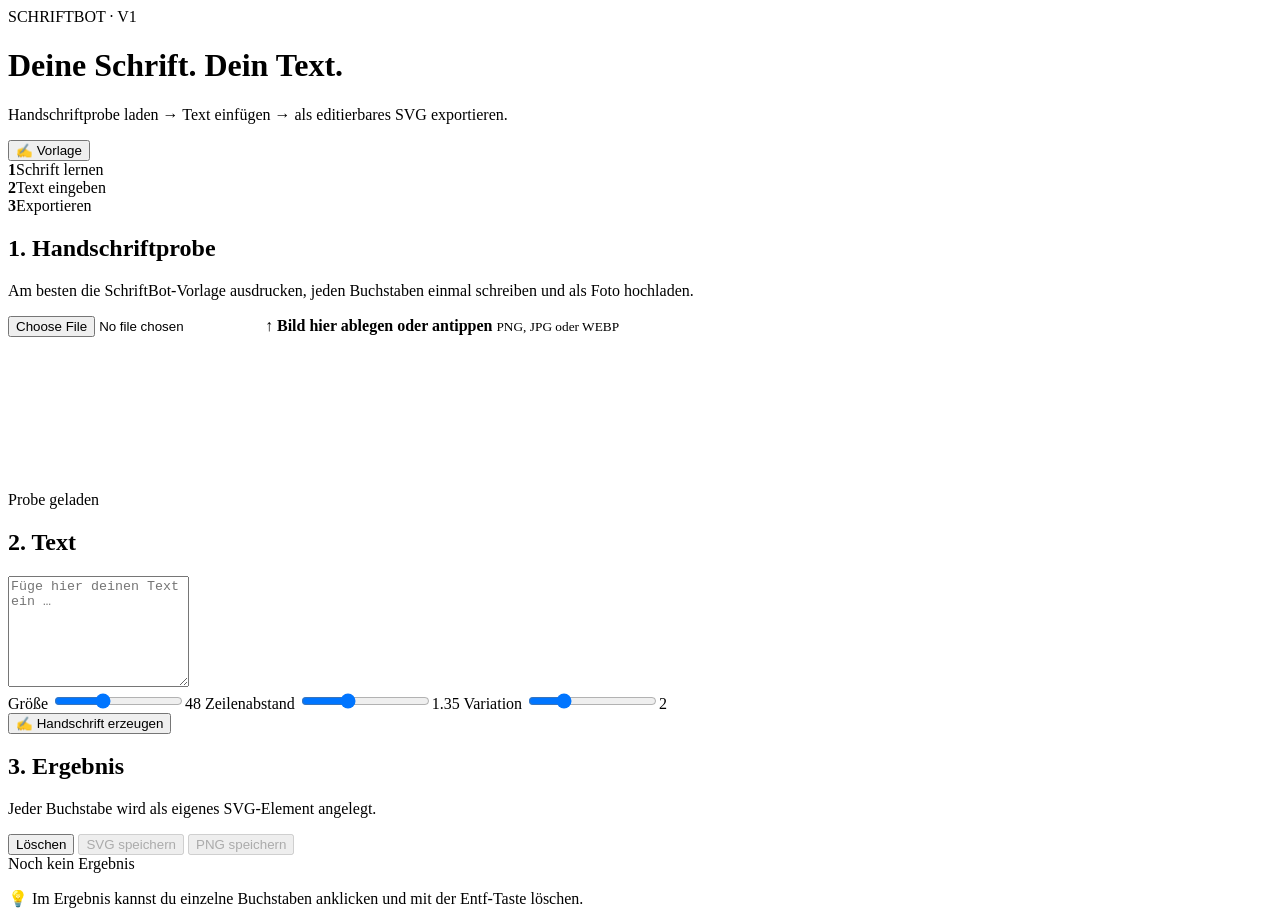
==== index.html @ 575d9386 "Create SchriftBot MVP interface" ====
<!doctype html>
<html lang="de">
<head>
  <meta charset="utf-8">
  <meta name="viewport" content="width=device-width,initial-scale=1">
  <meta name="theme-color" content="#111827">
  <title>SchriftBot</title>
  <link rel="stylesheet" href="style.css">
</head>
<body>
  <main class="app">
    <header>
      <div>
        <span class="eyebrow">SCHRIFTBOT · V1</span>
        <h1>Deine Schrift. Dein Text.</h1>
        <p>Handschriftprobe laden → Text einfügen → als editierbares SVG exportieren.</p>
      </div>
      <button id="downloadTemplate" class="ghost">✍️ Vorlage</button>
    </header>

    <section class="steps">
      <div class="step active"><b>1</b><span>Schrift lernen</span></div>
      <div class="step"><b>2</b><span>Text eingeben</span></div>
      <div class="step"><b>3</b><span>Exportieren</span></div>
    </section>

    <section class="card">
      <h2>1. Handschriftprobe</h2>
      <p class="muted">Am besten die SchriftBot-Vorlage ausdrucken, jeden Buchstaben einmal schreiben und als Foto hochladen.</p>
      <label class="upload" id="dropZone">
        <input id="sampleInput" type="file" accept="image/*">
        <span class="upload-icon">↑</span>
        <strong>Bild hier ablegen oder antippen</strong>
        <small>PNG, JPG oder WEBP</small>
      </label>
      <div class="preview-wrap hidden" id="previewWrap">
        <canvas id="sampleCanvas"></canvas>
        <div class="sample-status" id="sampleStatus">Probe geladen</div>
      </div>
    </section>

    <section class="card">
      <h2>2. Text</h2>
      <textarea id="textInput" rows="7" placeholder="Füge hier deinen Text ein …"></textarea>
      <div class="controls">
        <label>Größe <input id="size" type="range" min="24" max="90" value="48"><output id="sizeOut">48</output></label>
        <label>Zeilenabstand <input id="lineHeight" type="range" min="1" max="2" step="0.05" value="1.35"><output id="lineOut">1.35</output></label>
        <label>Variation <input id="variation" type="range" min="0" max="8" step="0.5" value="2"><output id="varOut">2</output></label>
      </div>
      <button id="generate" class="primary">✍️ Handschrift erzeugen</button>
    </section>

    <section class="card">
      <div class="result-head">
        <div><h2>3. Ergebnis</h2><p class="muted">Jeder Buchstabe wird als eigenes SVG-Element angelegt.</p></div>
        <div class="actions">
          <button id="clearResult" class="ghost">Löschen</button>
          <button id="downloadSvg" class="primary" disabled>SVG speichern</button>
          <button id="downloadPng" class="ghost" disabled>PNG speichern</button>
        </div>
      </div>
      <div id="paper" class="paper empty"><span>Noch kein Ergebnis</span></div>
      <p class="hint">💡 Im Ergebnis kannst du einzelne Buchstaben anklicken und mit der Entf-Taste löschen.</p>
    </section>
  </main>
  <script src="app.js"></script>
</body>
</html>
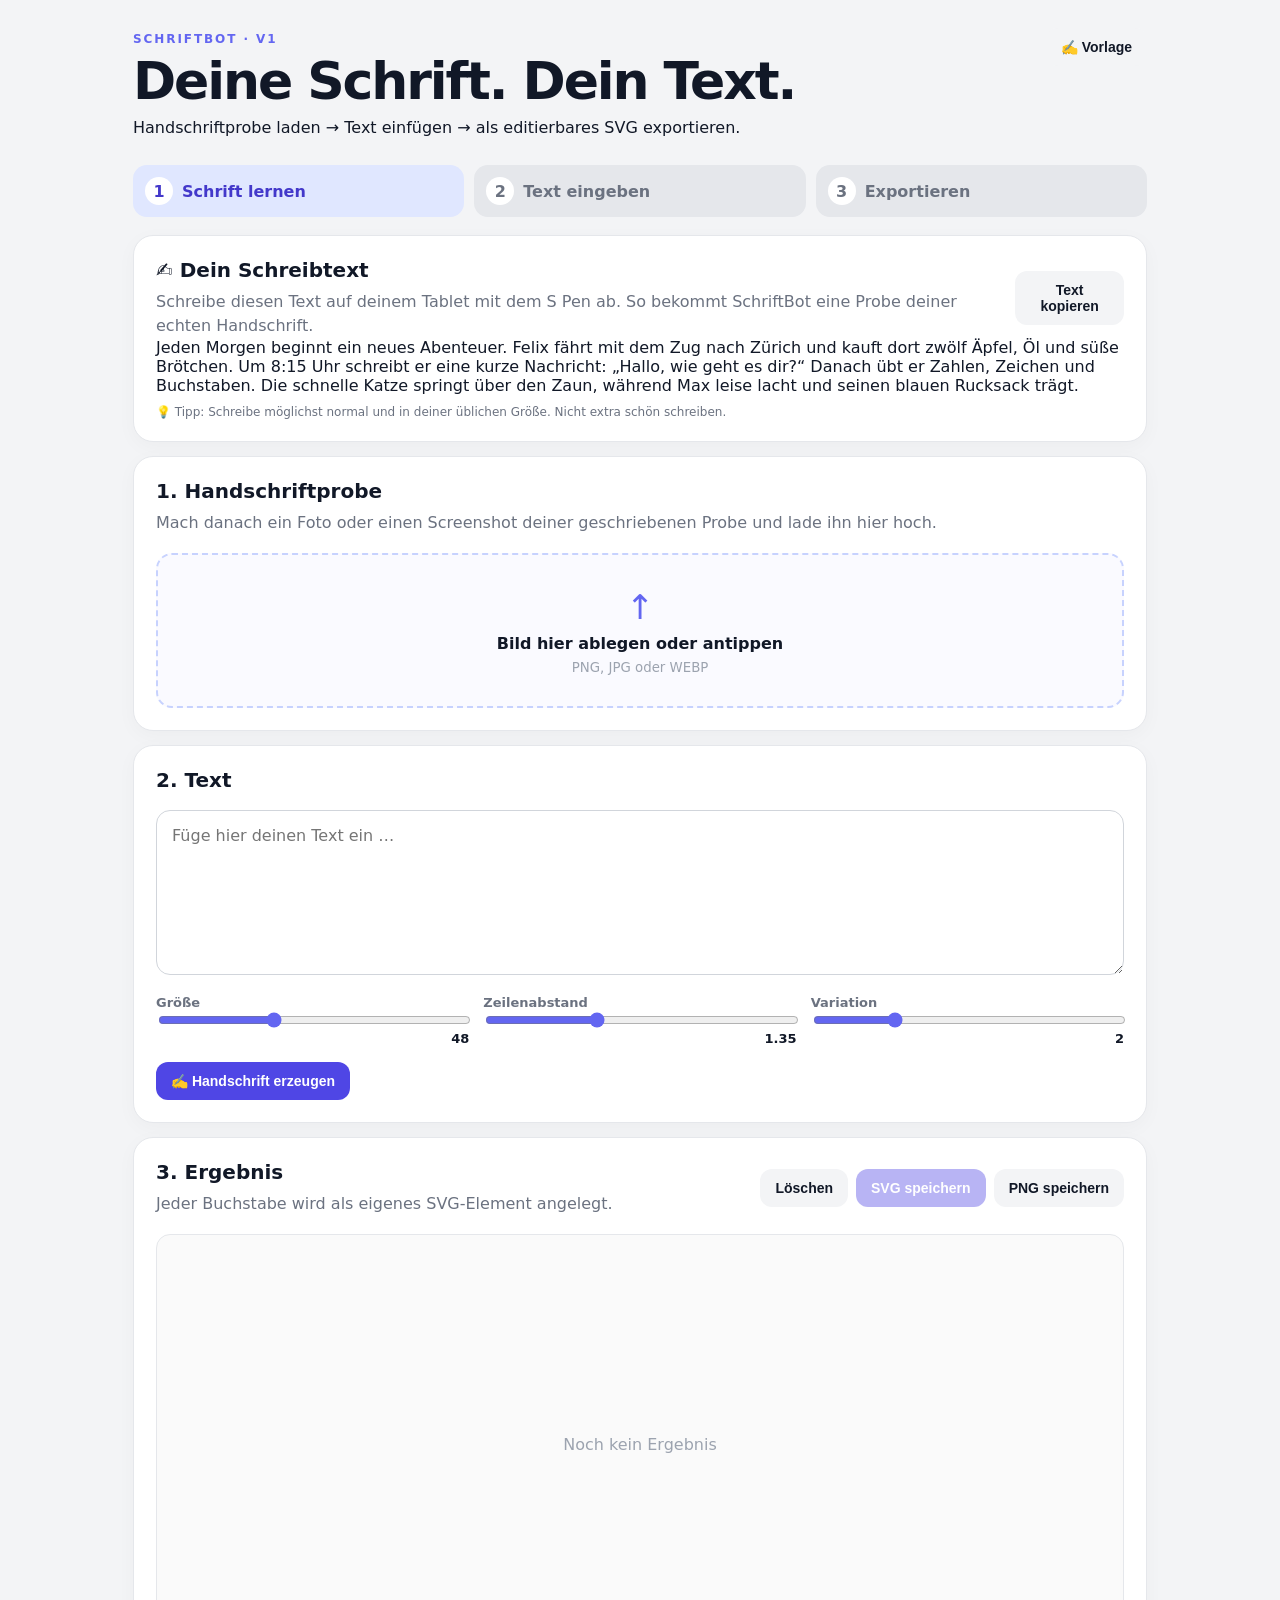
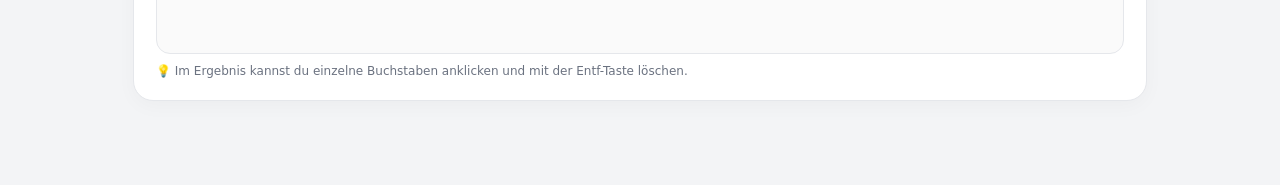
==== commit f30adffe: "V1.1: Schreibtext für Tablet-Handschriftprobe hinzufügen" ====
--- a/index.html
+++ b/index.html
@@ -24,9 +24,21 @@
       <div class="step"><b>3</b><span>Exportieren</span></div>
     </section>
 
+    <section class="card sample-task">
+      <div class="result-head">
+        <div>
+          <h2>✍️ Dein Schreibtext</h2>
+          <p class="muted">Schreibe diesen Text auf deinem Tablet mit dem S Pen ab. So bekommt SchriftBot eine Probe deiner echten Handschrift.</p>
+        </div>
+        <button id="copySample" class="ghost">Text kopieren</button>
+      </div>
+      <div class="sample-text" id="sampleText">Jeden Morgen beginnt ein neues Abenteuer. Felix fährt mit dem Zug nach Zürich und kauft dort zwölf Äpfel, Öl und süße Brötchen. Um 8:15 Uhr schreibt er eine kurze Nachricht: „Hallo, wie geht es dir?“ Danach übt er Zahlen, Zeichen und Buchstaben. Die schnelle Katze springt über den Zaun, während Max leise lacht und seinen blauen Rucksack trägt.</div>
+      <p class="hint">💡 Tipp: Schreibe möglichst normal und in deiner üblichen Größe. Nicht extra schön schreiben.</p>
+    </section>
+
     <section class="card">
       <h2>1. Handschriftprobe</h2>
-      <p class="muted">Am besten die SchriftBot-Vorlage ausdrucken, jeden Buchstaben einmal schreiben und als Foto hochladen.</p>
+      <p class="muted">Mach danach ein Foto oder einen Screenshot deiner geschriebenen Probe und lade ihn hier hoch.</p>
       <label class="upload" id="dropZone">
         <input id="sampleInput" type="file" accept="image/*">
         <span class="upload-icon">↑</span>
--- a/style.css
+++ b/style.css
@@ -0,0 +1 @@
+*{box-sizing:border-box}body{margin:0;background:#f3f4f6;color:#111827;font-family:Inter,system-ui,-apple-system,BlinkMacSystemFont,"Segoe UI",sans-serif}.app{max-width:1050px;margin:auto;padding:28px 18px 70px}header{display:flex;justify-content:space-between;gap:20px;align-items:flex-start;margin-bottom:28px}.eyebrow{font-size:12px;font-weight:800;letter-spacing:.16em;color:#6366f1}h1{font-size:clamp(30px,6vw,52px);line-height:1.02;margin:8px 0 10px;letter-spacing:-.04em}h2{margin:0 0 8px;font-size:20px}p{margin:0}.muted{color:#6b7280;line-height:1.5}.steps{display:grid;grid-template-columns:repeat(3,1fr);gap:10px;margin-bottom:18px}.step{background:#e5e7eb;border-radius:14px;padding:12px;display:flex;gap:9px;align-items:center;color:#6b7280;font-weight:700}.step b{width:28px;height:28px;border-radius:50%;display:grid;place-items:center;background:#fff}.step.active{background:#e0e7ff;color:#4338ca}.card{background:#fff;border:1px solid #e5e7eb;border-radius:20px;padding:22px;margin:14px 0;box-shadow:0 5px 20px #00000008}.upload{min-height:155px;border:2px dashed #c7d2fe;border-radius:16px;margin-top:18px;display:flex;flex-direction:column;justify-content:center;align-items:center;gap:7px;cursor:pointer;background:#fafaff}.upload:hover{background:#f5f3ff}.upload input{display:none}.upload-icon{font-size:34px;color:#6366f1}.upload small{color:#9ca3af}.preview-wrap{margin-top:15px;position:relative}.preview-wrap canvas{width:100%;max-height:300px;object-fit:contain;border-radius:12px;background:#f9fafb}.sample-status{position:absolute;right:10px;top:10px;background:#111827;color:white;border-radius:999px;padding:6px 10px;font-size:12px}.hidden{display:none}textarea{width:100%;resize:vertical;border:1px solid #d1d5db;border-radius:14px;padding:15px;font:inherit;font-size:16px;outline:none;margin-top:10px}textarea:focus{border-color:#6366f1;box-shadow:0 0 0 3px #6366f122}.controls{display:grid;grid-template-columns:repeat(3,1fr);gap:14px;margin:16px 0}.controls label{font-size:13px;color:#6b7280;font-weight:700}.controls input{width:100%;accent-color:#6366f1}.controls output{float:right;color:#111827}.primary,.ghost{border:0;border-radius:12px;padding:11px 15px;font-weight:800;cursor:pointer;font-size:14px}.primary{background:#4f46e5;color:#fff}.primary:disabled{opacity:.4;cursor:not-allowed}.ghost{background:#f3f4f6;color:#111827}.primary:hover{background:#4338ca}.result-head{display:flex;justify-content:space-between;gap:15px;align-items:center}.actions{display:flex;gap:8px;flex-wrap:wrap}.paper{margin-top:18px;min-height:420px;border:1px solid #e5e7eb;border-radius:14px;background:repeating-linear-gradient(#fff,#fff 47px,#e5e7eb 48px);padding:28px;overflow:auto}.paper.empty{display:grid;place-items:center;color:#9ca3af;background:#fafafa}.paper svg{display:block;background:white;max-width:none}.hint{font-size:12px;color:#6b7280;margin-top:10px}@media(max-width:700px){header,.result-head{flex-direction:column}.steps{grid-template-columns:1fr}.controls{grid-template-columns:1fr}.actions{width:100%}.actions button{flex:1}.app{padding:20px 12px 50px}.card{padding:17px}}
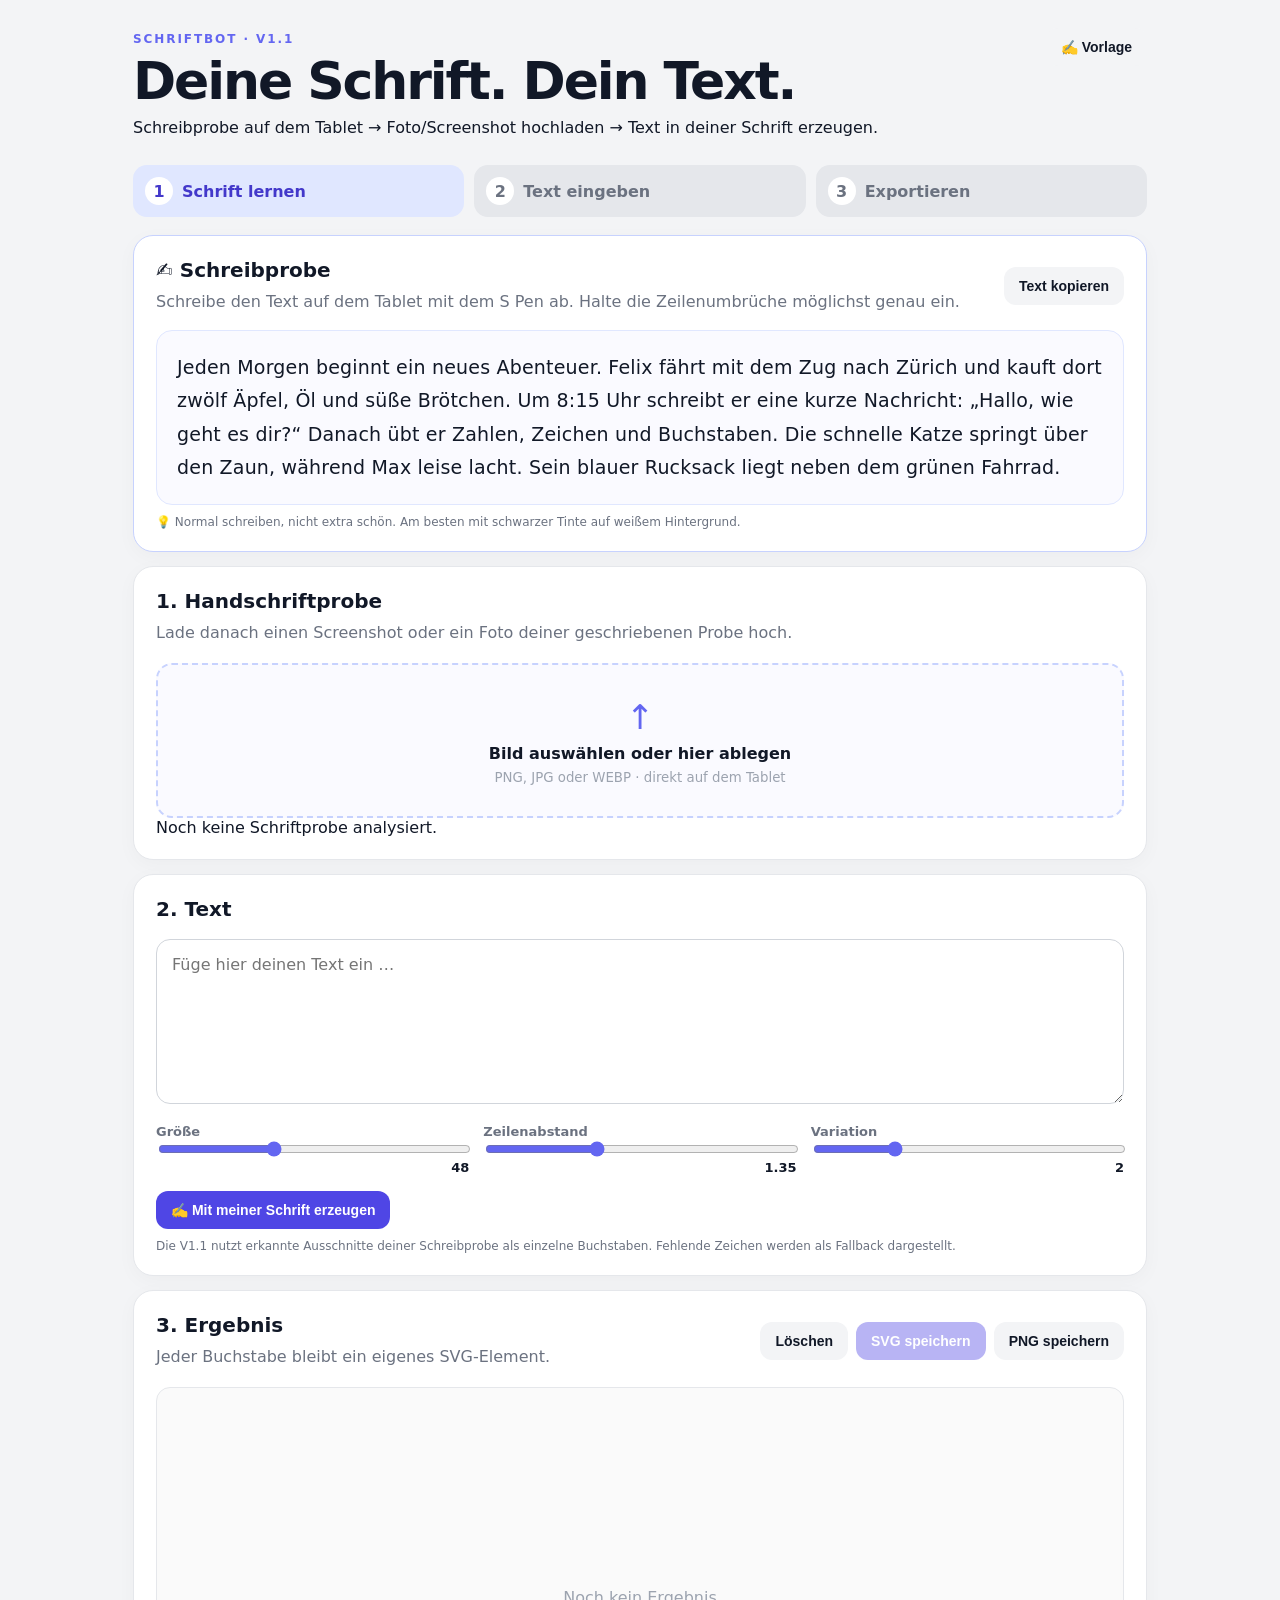
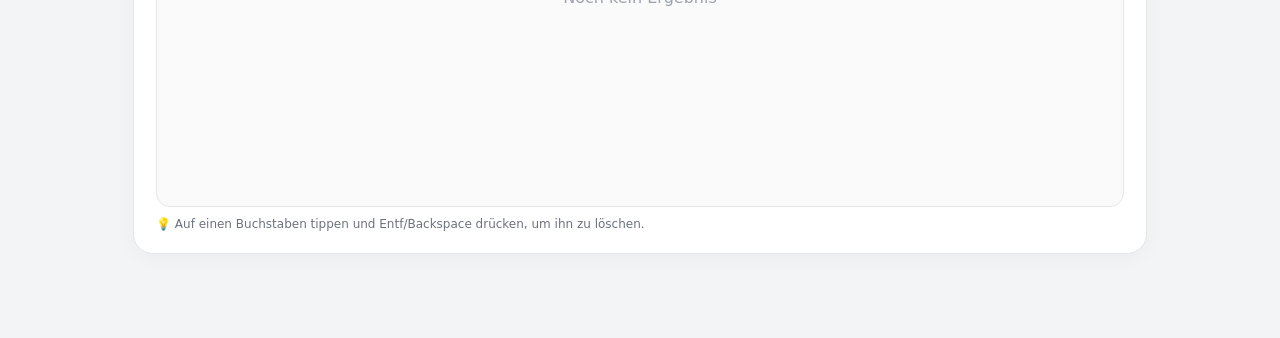
==== commit 2b8c012f: "Update Schreibprobe für Tablet und Handschriftanalyse" ====
--- a/index.html
+++ b/index.html
@@ -2,7 +2,7 @@
 <html lang="de">
 <head>
   <meta charset="utf-8">
-  <meta name="viewport" content="width=device-width,initial-scale=1">
+  <meta name="viewport" content="width=device-width,initial-scale=1,viewport-fit=cover">
   <meta name="theme-color" content="#111827">
   <title>SchriftBot</title>
   <link rel="stylesheet" href="style.css">
@@ -11,9 +11,9 @@
   <main class="app">
     <header>
       <div>
-        <span class="eyebrow">SCHRIFTBOT · V1</span>
+        <span class="eyebrow">SCHRIFTBOT · V1.1</span>
         <h1>Deine Schrift. Dein Text.</h1>
-        <p>Handschriftprobe laden → Text einfügen → als editierbares SVG exportieren.</p>
+        <p>Schreibprobe auf dem Tablet → Foto/Screenshot hochladen → Text in deiner Schrift erzeugen.</p>
       </div>
       <button id="downloadTemplate" class="ghost">✍️ Vorlage</button>
     </header>
@@ -27,27 +27,35 @@
     <section class="card sample-task">
       <div class="result-head">
         <div>
-          <h2>✍️ Dein Schreibtext</h2>
-          <p class="muted">Schreibe diesen Text auf deinem Tablet mit dem S Pen ab. So bekommt SchriftBot eine Probe deiner echten Handschrift.</p>
+          <h2>✍️ Schreibprobe</h2>
+          <p class="muted">Schreibe den Text auf dem Tablet mit dem S Pen ab. Halte die Zeilenumbrüche möglichst genau ein.</p>
         </div>
         <button id="copySample" class="ghost">Text kopieren</button>
       </div>
-      <div class="sample-text" id="sampleText">Jeden Morgen beginnt ein neues Abenteuer. Felix fährt mit dem Zug nach Zürich und kauft dort zwölf Äpfel, Öl und süße Brötchen. Um 8:15 Uhr schreibt er eine kurze Nachricht: „Hallo, wie geht es dir?“ Danach übt er Zahlen, Zeichen und Buchstaben. Die schnelle Katze springt über den Zaun, während Max leise lacht und seinen blauen Rucksack trägt.</div>
-      <p class="hint">💡 Tipp: Schreibe möglichst normal und in deiner üblichen Größe. Nicht extra schön schreiben.</p>
+      <div class="sample-text" id="sampleText">Jeden Morgen beginnt ein neues Abenteuer.
+Felix fährt mit dem Zug nach Zürich und kauft dort zwölf Äpfel, Öl und süße Brötchen.
+Um 8:15 Uhr schreibt er eine kurze Nachricht: „Hallo, wie geht es dir?“
+Danach übt er Zahlen, Zeichen und Buchstaben.
+Die schnelle Katze springt über den Zaun, während Max leise lacht.
+Sein blauer Rucksack liegt neben dem grünen Fahrrad.</div>
+      <p class="hint">💡 Normal schreiben, nicht extra schön. Am besten mit schwarzer Tinte auf weißem Hintergrund.</p>
     </section>
 
     <section class="card">
       <h2>1. Handschriftprobe</h2>
-      <p class="muted">Mach danach ein Foto oder einen Screenshot deiner geschriebenen Probe und lade ihn hier hoch.</p>
+      <p class="muted">Lade danach einen Screenshot oder ein Foto deiner geschriebenen Probe hoch.</p>
       <label class="upload" id="dropZone">
         <input id="sampleInput" type="file" accept="image/*">
         <span class="upload-icon">↑</span>
-        <strong>Bild hier ablegen oder antippen</strong>
-        <small>PNG, JPG oder WEBP</small>
+        <strong>Bild auswählen oder hier ablegen</strong>
+        <small>PNG, JPG oder WEBP · direkt auf dem Tablet</small>
       </label>
       <div class="preview-wrap hidden" id="previewWrap">
         <canvas id="sampleCanvas"></canvas>
         <div class="sample-status" id="sampleStatus">Probe geladen</div>
+      </div>
+      <div class="analysis" id="analysisBox">
+        <span class="analysis-dot"></span><span id="analysisText">Noch keine Schriftprobe analysiert.</span>
       </div>
     </section>
 
@@ -59,12 +67,13 @@
         <label>Zeilenabstand <input id="lineHeight" type="range" min="1" max="2" step="0.05" value="1.35"><output id="lineOut">1.35</output></label>
         <label>Variation <input id="variation" type="range" min="0" max="8" step="0.5" value="2"><output id="varOut">2</output></label>
       </div>
-      <button id="generate" class="primary">✍️ Handschrift erzeugen</button>
+      <button id="generate" class="primary">✍️ Mit meiner Schrift erzeugen</button>
+      <p class="hint">Die V1.1 nutzt erkannte Ausschnitte deiner Schreibprobe als einzelne Buchstaben. Fehlende Zeichen werden als Fallback dargestellt.</p>
     </section>
 
     <section class="card">
       <div class="result-head">
-        <div><h2>3. Ergebnis</h2><p class="muted">Jeder Buchstabe wird als eigenes SVG-Element angelegt.</p></div>
+        <div><h2>3. Ergebnis</h2><p class="muted">Jeder Buchstabe bleibt ein eigenes SVG-Element.</p></div>
         <div class="actions">
           <button id="clearResult" class="ghost">Löschen</button>
           <button id="downloadSvg" class="primary" disabled>SVG speichern</button>
@@ -72,7 +81,7 @@
         </div>
       </div>
       <div id="paper" class="paper empty"><span>Noch kein Ergebnis</span></div>
-      <p class="hint">💡 Im Ergebnis kannst du einzelne Buchstaben anklicken und mit der Entf-Taste löschen.</p>
+      <p class="hint">💡 Auf einen Buchstaben tippen und Entf/Backspace drücken, um ihn zu löschen.</p>
     </section>
   </main>
   <script src="app.js"></script>
--- a/style.css
+++ b/style.css
@@ -1 +1 @@
-*{box-sizing:border-box}body{margin:0;background:#f3f4f6;color:#111827;font-family:Inter,system-ui,-apple-system,BlinkMacSystemFont,"Segoe UI",sans-serif}.app{max-width:1050px;margin:auto;padding:28px 18px 70px}header{display:flex;justify-content:space-between;gap:20px;align-items:flex-start;margin-bottom:28px}.eyebrow{font-size:12px;font-weight:800;letter-spacing:.16em;color:#6366f1}h1{font-size:clamp(30px,6vw,52px);line-height:1.02;margin:8px 0 10px;letter-spacing:-.04em}h2{margin:0 0 8px;font-size:20px}p{margin:0}.muted{color:#6b7280;line-height:1.5}.steps{display:grid;grid-template-columns:repeat(3,1fr);gap:10px;margin-bottom:18px}.step{background:#e5e7eb;border-radius:14px;padding:12px;display:flex;gap:9px;align-items:center;color:#6b7280;font-weight:700}.step b{width:28px;height:28px;border-radius:50%;display:grid;place-items:center;background:#fff}.step.active{background:#e0e7ff;color:#4338ca}.card{background:#fff;border:1px solid #e5e7eb;border-radius:20px;padding:22px;margin:14px 0;box-shadow:0 5px 20px #00000008}.upload{min-height:155px;border:2px dashed #c7d2fe;border-radius:16px;margin-top:18px;display:flex;flex-direction:column;justify-content:center;align-items:center;gap:7px;cursor:pointer;background:#fafaff}.upload:hover{background:#f5f3ff}.upload input{display:none}.upload-icon{font-size:34px;color:#6366f1}.upload small{color:#9ca3af}.preview-wrap{margin-top:15px;position:relative}.preview-wrap canvas{width:100%;max-height:300px;object-fit:contain;border-radius:12px;background:#f9fafb}.sample-status{position:absolute;right:10px;top:10px;background:#111827;color:white;border-radius:999px;padding:6px 10px;font-size:12px}.hidden{display:none}textarea{width:100%;resize:vertical;border:1px solid #d1d5db;border-radius:14px;padding:15px;font:inherit;font-size:16px;outline:none;margin-top:10px}textarea:focus{border-color:#6366f1;box-shadow:0 0 0 3px #6366f122}.controls{display:grid;grid-template-columns:repeat(3,1fr);gap:14px;margin:16px 0}.controls label{font-size:13px;color:#6b7280;font-weight:700}.controls input{width:100%;accent-color:#6366f1}.controls output{float:right;color:#111827}.primary,.ghost{border:0;border-radius:12px;padding:11px 15px;font-weight:800;cursor:pointer;font-size:14px}.primary{background:#4f46e5;color:#fff}.primary:disabled{opacity:.4;cursor:not-allowed}.ghost{background:#f3f4f6;color:#111827}.primary:hover{background:#4338ca}.result-head{display:flex;justify-content:space-between;gap:15px;align-items:center}.actions{display:flex;gap:8px;flex-wrap:wrap}.paper{margin-top:18px;min-height:420px;border:1px solid #e5e7eb;border-radius:14px;background:repeating-linear-gradient(#fff,#fff 47px,#e5e7eb 48px);padding:28px;overflow:auto}.paper.empty{display:grid;place-items:center;color:#9ca3af;background:#fafafa}.paper svg{display:block;background:white;max-width:none}.hint{font-size:12px;color:#6b7280;margin-top:10px}@media(max-width:700px){header,.result-head{flex-direction:column}.steps{grid-template-columns:1fr}.controls{grid-template-columns:1fr}.actions{width:100%}.actions button{flex:1}.app{padding:20px 12px 50px}.card{padding:17px}}+*{box-sizing:border-box}body{margin:0;background:#f3f4f6;color:#111827;font-family:Inter,system-ui,-apple-system,BlinkMacSystemFont,"Segoe UI",sans-serif}.app{max-width:1050px;margin:auto;padding:28px 18px 70px}header{display:flex;justify-content:space-between;gap:20px;align-items:flex-start;margin-bottom:28px}.eyebrow{font-size:12px;font-weight:800;letter-spacing:.16em;color:#6366f1}h1{font-size:clamp(30px,6vw,52px);line-height:1.02;margin:8px 0 10px;letter-spacing:-.04em}h2{margin:0 0 8px;font-size:20px}p{margin:0}.muted{color:#6b7280;line-height:1.5}.steps{display:grid;grid-template-columns:repeat(3,1fr);gap:10px;margin-bottom:18px}.step{background:#e5e7eb;border-radius:14px;padding:12px;display:flex;gap:9px;align-items:center;color:#6b7280;font-weight:700}.step b{width:28px;height:28px;border-radius:50%;display:grid;place-items:center;background:#fff}.step.active{background:#e0e7ff;color:#4338ca}.card{background:#fff;border:1px solid #e5e7eb;border-radius:20px;padding:22px;margin:14px 0;box-shadow:0 5px 20px #00000008}.sample-task{border-color:#c7d2fe}.sample-text{margin-top:16px;padding:20px;border-radius:16px;background:#fafaff;border:1px solid #e0e7ff;font-size:19px;line-height:1.75;letter-spacing:.01em;user-select:text}.upload{min-height:155px;border:2px dashed #c7d2fe;border-radius:16px;margin-top:18px;display:flex;flex-direction:column;justify-content:center;align-items:center;gap:7px;cursor:pointer;background:#fafaff}.upload:hover{background:#f5f3ff}.upload input{display:none}.upload-icon{font-size:34px;color:#6366f1}.upload small{color:#9ca3af}.preview-wrap{margin-top:15px;position:relative}.preview-wrap canvas{width:100%;max-height:300px;object-fit:contain;border-radius:12px;background:#f9fafb}.sample-status{position:absolute;right:10px;top:10px;background:#111827;color:white;border-radius:999px;padding:6px 10px;font-size:12px}.hidden{display:none}textarea{width:100%;resize:vertical;border:1px solid #d1d5db;border-radius:14px;padding:15px;font:inherit;font-size:16px;outline:none;margin-top:10px}textarea:focus{border-color:#6366f1;box-shadow:0 0 0 3px #6366f122}.controls{display:grid;grid-template-columns:repeat(3,1fr);gap:14px;margin:16px 0}.controls label{font-size:13px;color:#6b7280;font-weight:700}.controls input{width:100%;accent-color:#6366f1}.controls output{float:right;color:#111827}.primary,.ghost{border:0;border-radius:12px;padding:11px 15px;font-weight:800;cursor:pointer;font-size:14px}.primary{background:#4f46e5;color:#fff}.primary:disabled{opacity:.4;cursor:not-allowed}.ghost{background:#f3f4f6;color:#111827}.primary:hover{background:#4338ca}.result-head{display:flex;justify-content:space-between;gap:15px;align-items:center}.actions{display:flex;gap:8px;flex-wrap:wrap}.paper{margin-top:18px;min-height:420px;border:1px solid #e5e7eb;border-radius:14px;background:repeating-linear-gradient(#fff,#fff 47px,#e5e7eb 48px);padding:28px;overflow:auto}.paper.empty{display:grid;place-items:center;color:#9ca3af;background:#fafafa}.paper svg{display:block;background:white;max-width:none}.hint{font-size:12px;color:#6b7280;margin-top:10px}@media(max-width:700px){header,.result-head{flex-direction:column}.steps{grid-template-columns:1fr}.controls{grid-template-columns:1fr}.actions{width:100%}.actions button{flex:1}.app{padding:20px 12px 50px}.card{padding:17px}.sample-text{font-size:18px;line-height:1.8;padding:17px}}
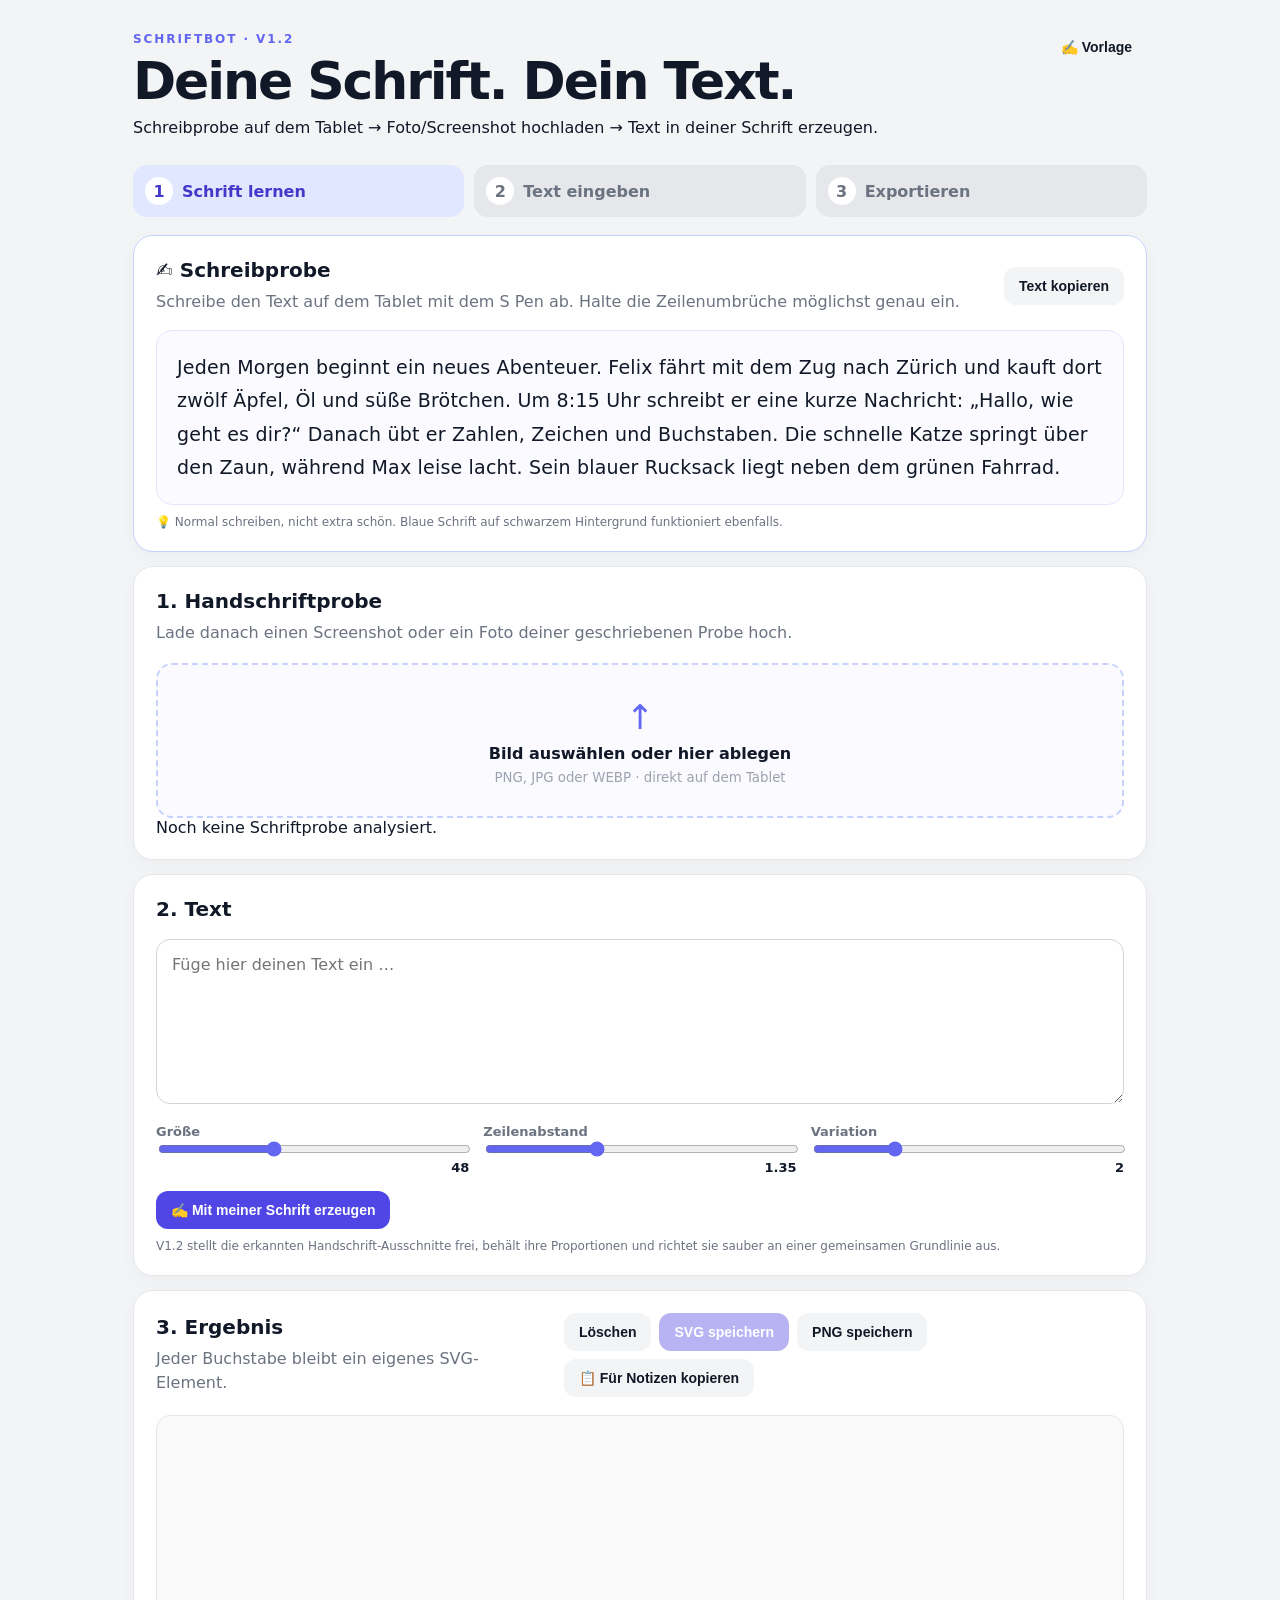
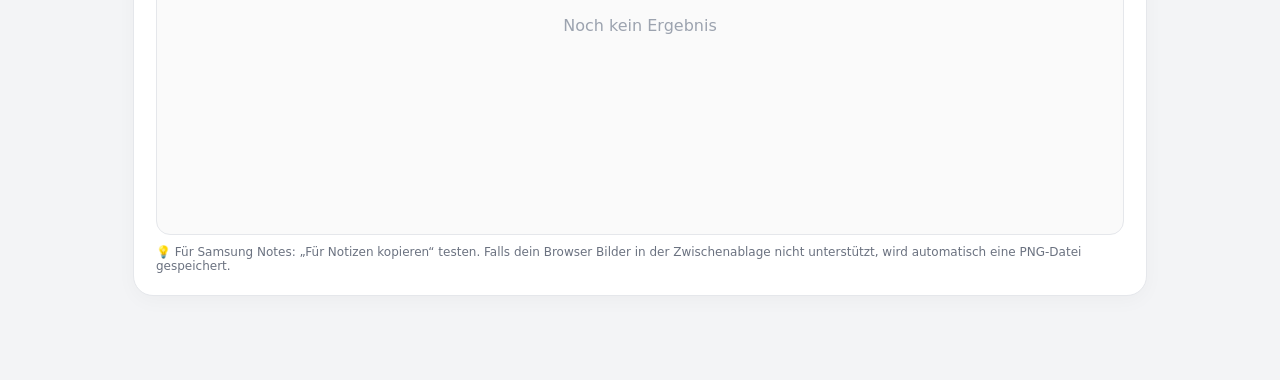
==== commit 86f04a12: "Update UI to V1.2 and add Samsung Notes export" ====
--- a/index.html
+++ b/index.html
@@ -11,7 +11,7 @@
   <main class="app">
     <header>
       <div>
-        <span class="eyebrow">SCHRIFTBOT · V1.1</span>
+        <span class="eyebrow">SCHRIFTBOT · V1.2</span>
         <h1>Deine Schrift. Dein Text.</h1>
         <p>Schreibprobe auf dem Tablet → Foto/Screenshot hochladen → Text in deiner Schrift erzeugen.</p>
       </div>
@@ -38,7 +38,7 @@
 Danach übt er Zahlen, Zeichen und Buchstaben.
 Die schnelle Katze springt über den Zaun, während Max leise lacht.
 Sein blauer Rucksack liegt neben dem grünen Fahrrad.</div>
-      <p class="hint">💡 Normal schreiben, nicht extra schön. Am besten mit schwarzer Tinte auf weißem Hintergrund.</p>
+      <p class="hint">💡 Normal schreiben, nicht extra schön. Blaue Schrift auf schwarzem Hintergrund funktioniert ebenfalls.</p>
     </section>
 
     <section class="card">
@@ -68,7 +68,7 @@
         <label>Variation <input id="variation" type="range" min="0" max="8" step="0.5" value="2"><output id="varOut">2</output></label>
       </div>
       <button id="generate" class="primary">✍️ Mit meiner Schrift erzeugen</button>
-      <p class="hint">Die V1.1 nutzt erkannte Ausschnitte deiner Schreibprobe als einzelne Buchstaben. Fehlende Zeichen werden als Fallback dargestellt.</p>
+      <p class="hint">V1.2 stellt die erkannten Handschrift-Ausschnitte frei, behält ihre Proportionen und richtet sie sauber an einer gemeinsamen Grundlinie aus.</p>
     </section>
 
     <section class="card">
@@ -78,12 +78,13 @@
           <button id="clearResult" class="ghost">Löschen</button>
           <button id="downloadSvg" class="primary" disabled>SVG speichern</button>
           <button id="downloadPng" class="ghost" disabled>PNG speichern</button>
+          <button id="copyNotes" class="ghost" disabled>📋 Für Notizen kopieren</button>
         </div>
       </div>
       <div id="paper" class="paper empty"><span>Noch kein Ergebnis</span></div>
-      <p class="hint">💡 Auf einen Buchstaben tippen und Entf/Backspace drücken, um ihn zu löschen.</p>
+      <p class="hint">💡 Für Samsung Notes: „Für Notizen kopieren“ testen. Falls dein Browser Bilder in der Zwischenablage nicht unterstützt, wird automatisch eine PNG-Datei gespeichert.</p>
     </section>
   </main>
   <script src="app.js"></script>
 </body>
-</html>+</html>
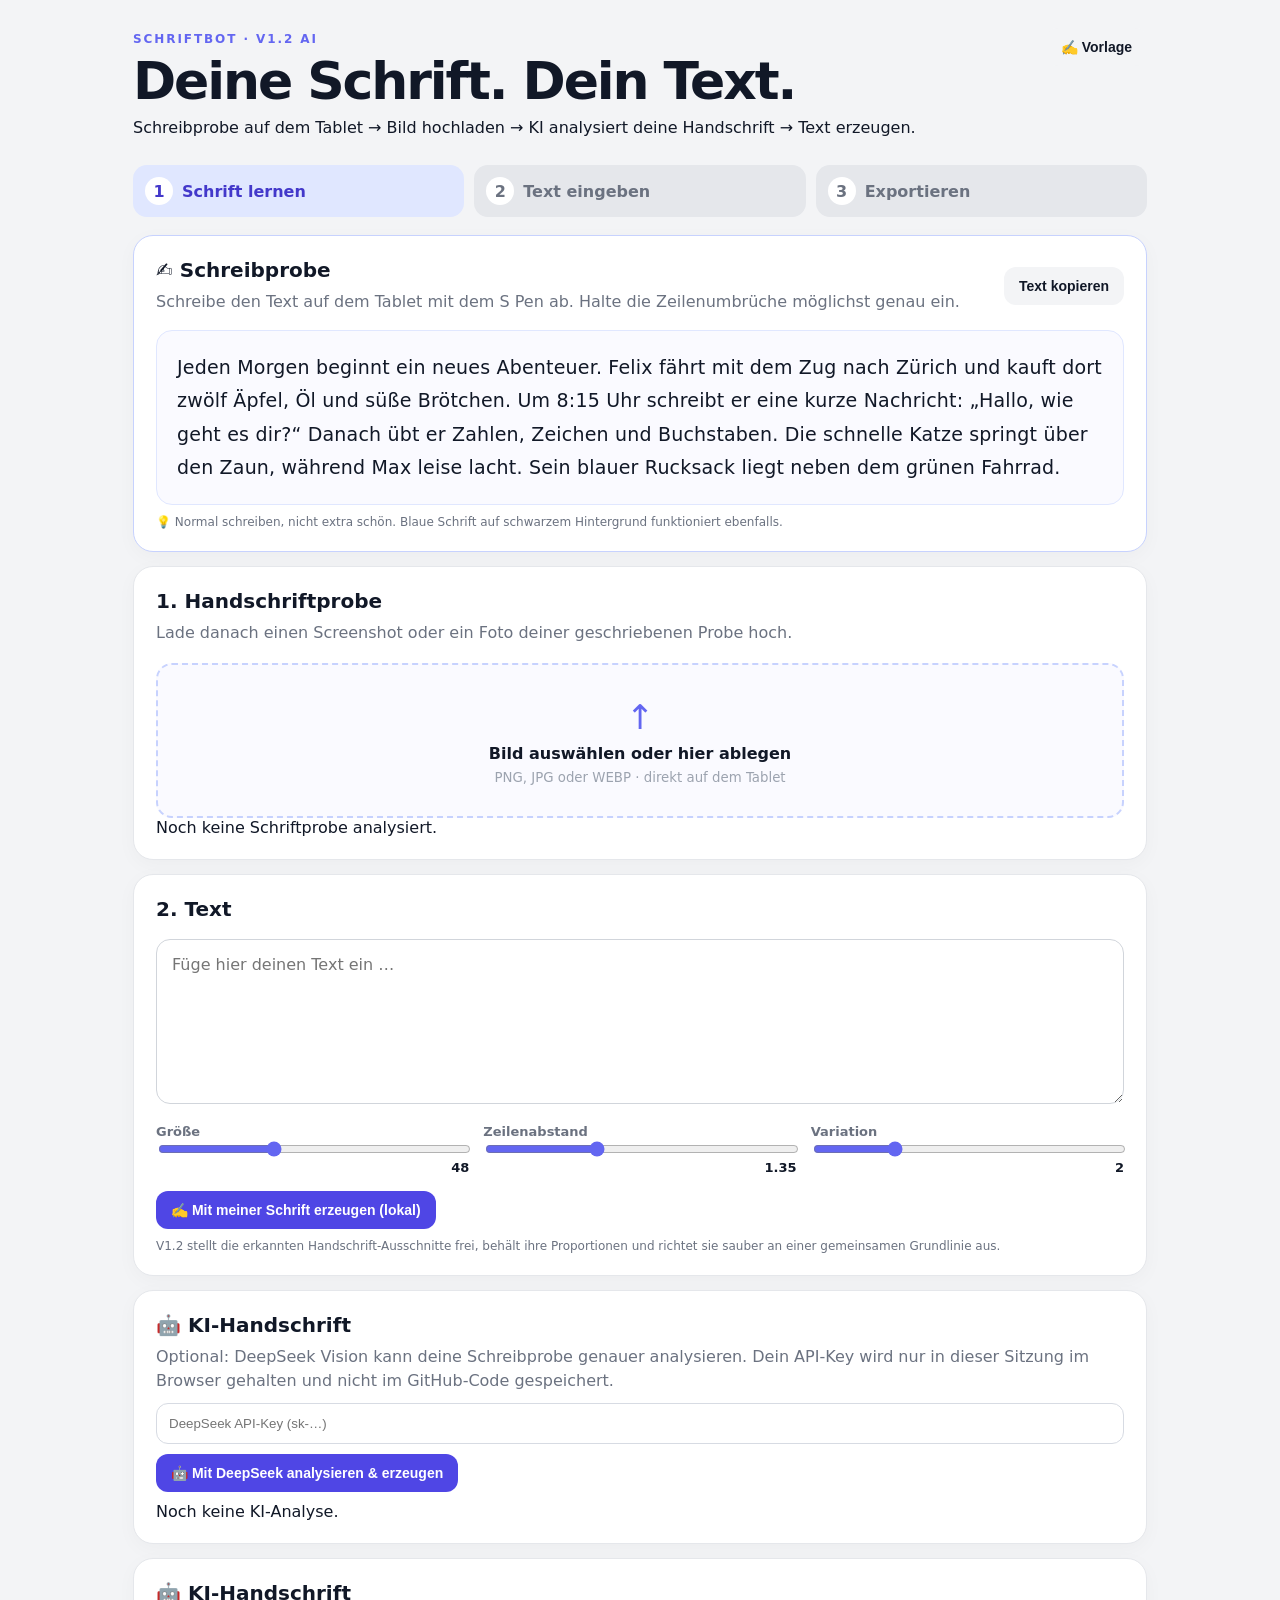
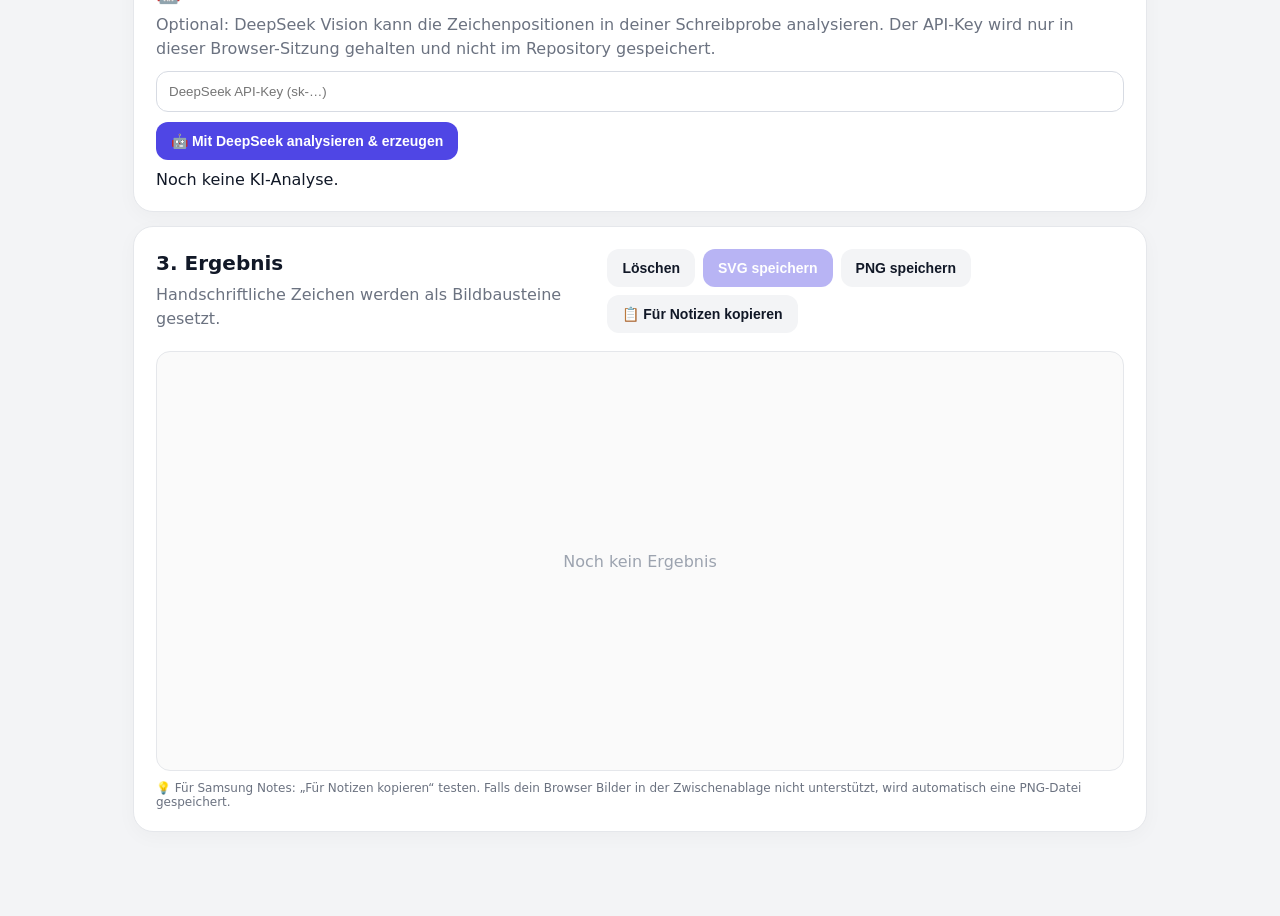
==== commit c722a26b: "Connect SchriftBot UI to DeepSeek Vision" ====
--- a/index.html
+++ b/index.html
@@ -11,9 +11,9 @@
   <main class="app">
     <header>
       <div>
-        <span class="eyebrow">SCHRIFTBOT · V1.2</span>
+        <span class="eyebrow">SCHRIFTBOT · V1.2 AI</span>
         <h1>Deine Schrift. Dein Text.</h1>
-        <p>Schreibprobe auf dem Tablet → Foto/Screenshot hochladen → Text in deiner Schrift erzeugen.</p>
+        <p>Schreibprobe auf dem Tablet → Bild hochladen → KI analysiert deine Handschrift → Text erzeugen.</p>
       </div>
       <button id="downloadTemplate" class="ghost">✍️ Vorlage</button>
     </header>
@@ -72,8 +72,16 @@
     </section>
 
     <section class="card">
+      <h2>🤖 KI-Handschrift</h2>
+      <p class="muted">Optional: DeepSeek Vision kann die Zeichenpositionen in deiner Schreibprobe analysieren. Der API-Key wird nur in dieser Browser-Sitzung gehalten und nicht im Repository gespeichert.</p>
+      <input id="deepseekKey" type="password" autocomplete="off" placeholder="DeepSeek API-Key (sk-…)" style="width:100%;box-sizing:border-box;margin:10px 0;padding:12px;border-radius:12px;border:1px solid #d7dbe3">
+      <button id="aiGenerate" class="primary">🤖 Mit DeepSeek analysieren & erzeugen</button>
+      <div class="analysis" style="margin-top:10px"><span class="analysis-dot"></span><span id="aiStatus">Noch keine KI-Analyse.</span></div>
+    </section>
+
+    <section class="card">
       <div class="result-head">
-        <div><h2>3. Ergebnis</h2><p class="muted">Jeder Buchstabe bleibt ein eigenes SVG-Element.</p></div>
+        <div><h2>3. Ergebnis</h2><p class="muted">Handschriftliche Zeichen werden als Bildbausteine gesetzt.</p></div>
         <div class="actions">
           <button id="clearResult" class="ghost">Löschen</button>
           <button id="downloadSvg" class="primary" disabled>SVG speichern</button>
@@ -86,5 +94,6 @@
     </section>
   </main>
   <script src="app.js"></script>
+  <script src="deepseek.js"></script>
 </body>
 </html>
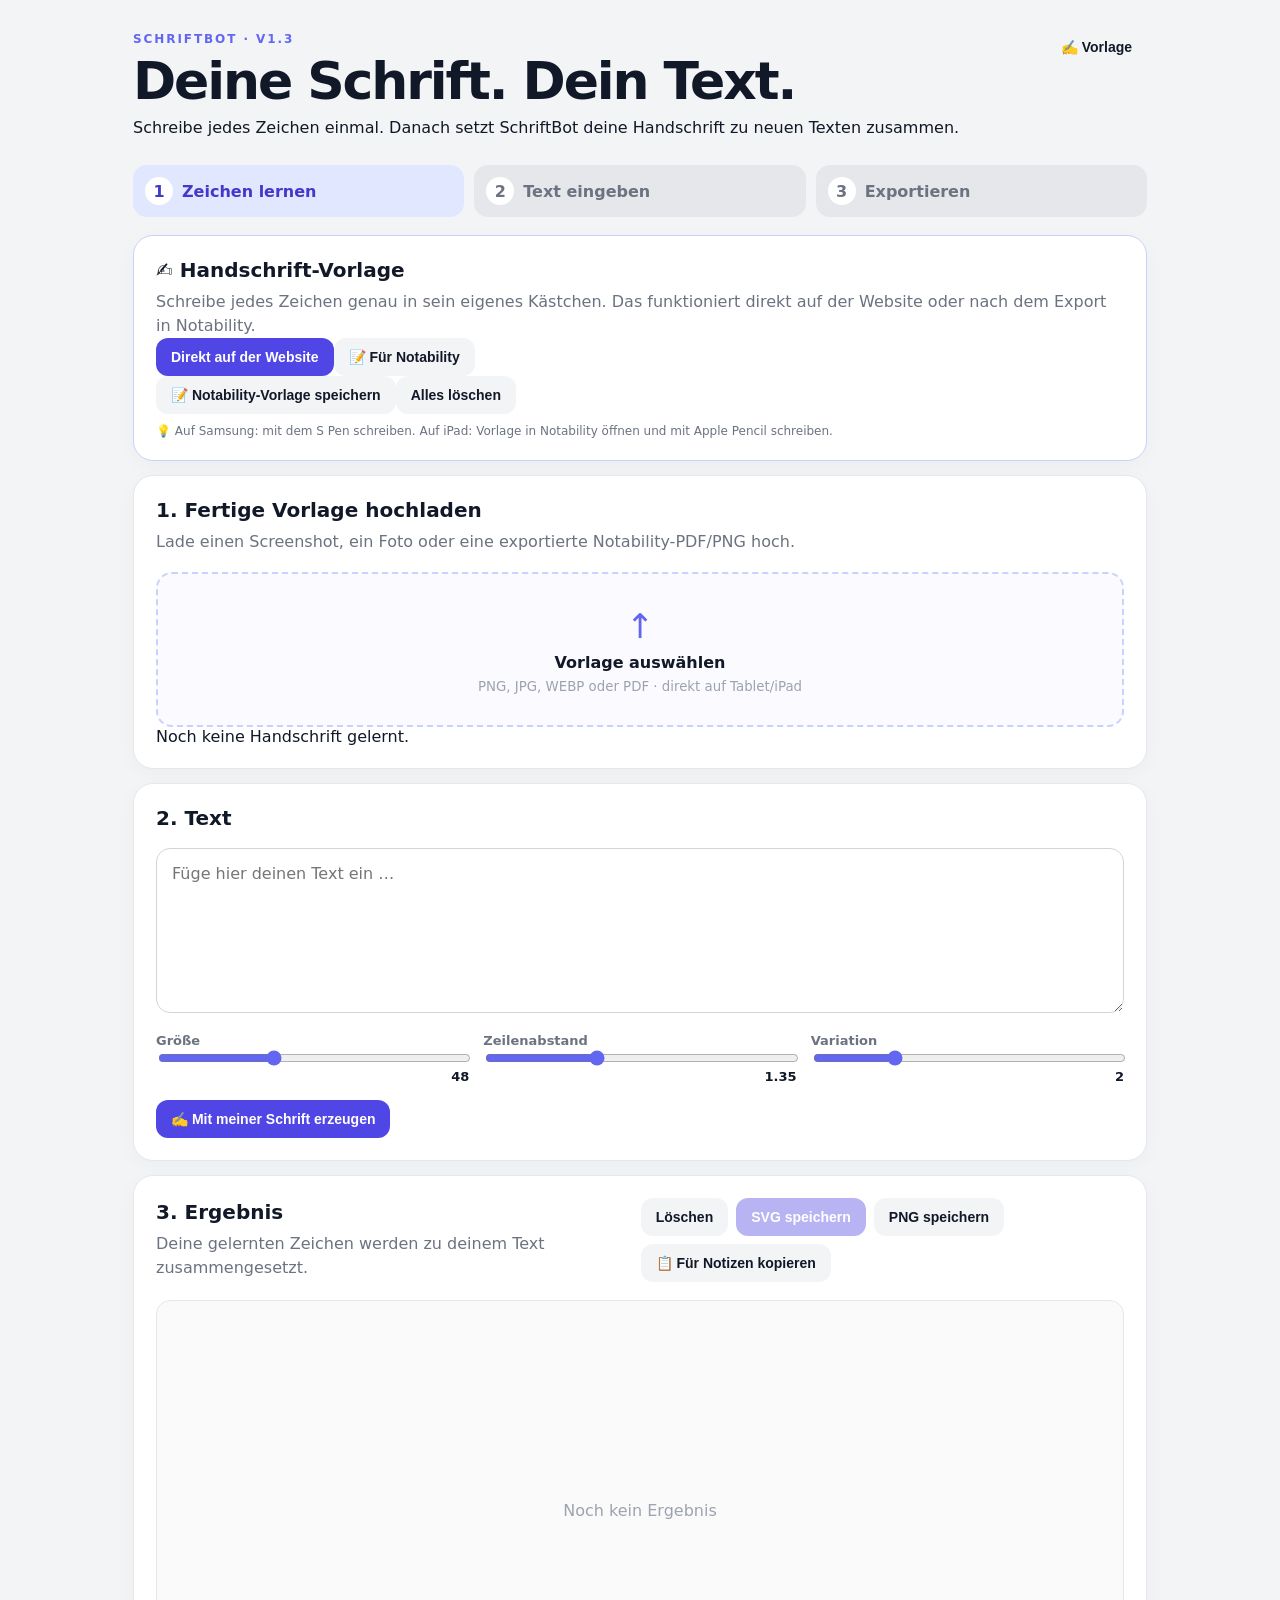
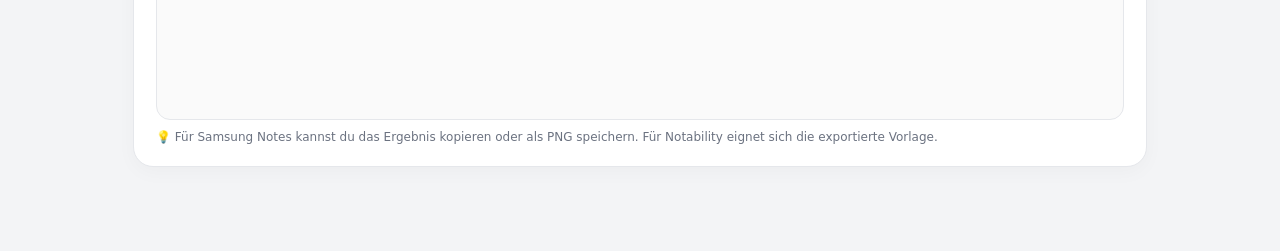
==== commit 605cae46: "V1.3: Handschrift-Alphabet und Notability-Modus" ====
--- a/index.html
+++ b/index.html
@@ -8,92 +8,39 @@
   <link rel="stylesheet" href="style.css">
 </head>
 <body>
-  <main class="app">
-    <header>
-      <div>
-        <span class="eyebrow">SCHRIFTBOT · V1.2 AI</span>
-        <h1>Deine Schrift. Dein Text.</h1>
-        <p>Schreibprobe auf dem Tablet → Bild hochladen → KI analysiert deine Handschrift → Text erzeugen.</p>
-      </div>
-      <button id="downloadTemplate" class="ghost">✍️ Vorlage</button>
-    </header>
-
-    <section class="steps">
-      <div class="step active"><b>1</b><span>Schrift lernen</span></div>
-      <div class="step"><b>2</b><span>Text eingeben</span></div>
-      <div class="step"><b>3</b><span>Exportieren</span></div>
-    </section>
-
-    <section class="card sample-task">
-      <div class="result-head">
-        <div>
-          <h2>✍️ Schreibprobe</h2>
-          <p class="muted">Schreibe den Text auf dem Tablet mit dem S Pen ab. Halte die Zeilenumbrüche möglichst genau ein.</p>
-        </div>
-        <button id="copySample" class="ghost">Text kopieren</button>
-      </div>
-      <div class="sample-text" id="sampleText">Jeden Morgen beginnt ein neues Abenteuer.
-Felix fährt mit dem Zug nach Zürich und kauft dort zwölf Äpfel, Öl und süße Brötchen.
-Um 8:15 Uhr schreibt er eine kurze Nachricht: „Hallo, wie geht es dir?“
-Danach übt er Zahlen, Zeichen und Buchstaben.
-Die schnelle Katze springt über den Zaun, während Max leise lacht.
-Sein blauer Rucksack liegt neben dem grünen Fahrrad.</div>
-      <p class="hint">💡 Normal schreiben, nicht extra schön. Blaue Schrift auf schwarzem Hintergrund funktioniert ebenfalls.</p>
-    </section>
-
-    <section class="card">
-      <h2>1. Handschriftprobe</h2>
-      <p class="muted">Lade danach einen Screenshot oder ein Foto deiner geschriebenen Probe hoch.</p>
-      <label class="upload" id="dropZone">
-        <input id="sampleInput" type="file" accept="image/*">
-        <span class="upload-icon">↑</span>
-        <strong>Bild auswählen oder hier ablegen</strong>
-        <small>PNG, JPG oder WEBP · direkt auf dem Tablet</small>
-      </label>
-      <div class="preview-wrap hidden" id="previewWrap">
-        <canvas id="sampleCanvas"></canvas>
-        <div class="sample-status" id="sampleStatus">Probe geladen</div>
-      </div>
-      <div class="analysis" id="analysisBox">
-        <span class="analysis-dot"></span><span id="analysisText">Noch keine Schriftprobe analysiert.</span>
-      </div>
-    </section>
-
-    <section class="card">
-      <h2>2. Text</h2>
-      <textarea id="textInput" rows="7" placeholder="Füge hier deinen Text ein …"></textarea>
-      <div class="controls">
-        <label>Größe <input id="size" type="range" min="24" max="90" value="48"><output id="sizeOut">48</output></label>
-        <label>Zeilenabstand <input id="lineHeight" type="range" min="1" max="2" step="0.05" value="1.35"><output id="lineOut">1.35</output></label>
-        <label>Variation <input id="variation" type="range" min="0" max="8" step="0.5" value="2"><output id="varOut">2</output></label>
-      </div>
-      <button id="generate" class="primary">✍️ Mit meiner Schrift erzeugen</button>
-      <p class="hint">V1.2 stellt die erkannten Handschrift-Ausschnitte frei, behält ihre Proportionen und richtet sie sauber an einer gemeinsamen Grundlinie aus.</p>
-    </section>
-
-    <section class="card">
-      <h2>🤖 KI-Handschrift</h2>
-      <p class="muted">Optional: DeepSeek Vision kann die Zeichenpositionen in deiner Schreibprobe analysieren. Der API-Key wird nur in dieser Browser-Sitzung gehalten und nicht im Repository gespeichert.</p>
-      <input id="deepseekKey" type="password" autocomplete="off" placeholder="DeepSeek API-Key (sk-…)" style="width:100%;box-sizing:border-box;margin:10px 0;padding:12px;border-radius:12px;border:1px solid #d7dbe3">
-      <button id="aiGenerate" class="primary">🤖 Mit DeepSeek analysieren & erzeugen</button>
-      <div class="analysis" style="margin-top:10px"><span class="analysis-dot"></span><span id="aiStatus">Noch keine KI-Analyse.</span></div>
-    </section>
-
-    <section class="card">
-      <div class="result-head">
-        <div><h2>3. Ergebnis</h2><p class="muted">Handschriftliche Zeichen werden als Bildbausteine gesetzt.</p></div>
-        <div class="actions">
-          <button id="clearResult" class="ghost">Löschen</button>
-          <button id="downloadSvg" class="primary" disabled>SVG speichern</button>
-          <button id="downloadPng" class="ghost" disabled>PNG speichern</button>
-          <button id="copyNotes" class="ghost" disabled>📋 Für Notizen kopieren</button>
-        </div>
-      </div>
-      <div id="paper" class="paper empty"><span>Noch kein Ergebnis</span></div>
-      <p class="hint">💡 Für Samsung Notes: „Für Notizen kopieren“ testen. Falls dein Browser Bilder in der Zwischenablage nicht unterstützt, wird automatisch eine PNG-Datei gespeichert.</p>
-    </section>
-  </main>
-  <script src="app.js"></script>
-  <script src="deepseek.js"></script>
+<main class="app">
+<header>
+  <div><span class="eyebrow">SCHRIFTBOT · V1.3</span><h1>Deine Schrift. Dein Text.</h1><p>Schreibe jedes Zeichen einmal. Danach setzt SchriftBot deine Handschrift zu neuen Texten zusammen.</p></div>
+  <button id="downloadTemplate" class="ghost">✍️ Vorlage</button>
+</header>
+<section class="steps"><div class="step active"><b>1</b><span>Zeichen lernen</span></div><div class="step"><b>2</b><span>Text eingeben</span></div><div class="step"><b>3</b><span>Exportieren</span></div></section>
+<section class="card sample-task">
+  <h2>✍️ Handschrift-Vorlage</h2>
+  <p class="muted">Schreibe jedes Zeichen genau in sein eigenes Kästchen. Das funktioniert direkt auf der Website oder nach dem Export in Notability.</p>
+  <div class="template-tabs"><button id="webMode" class="primary">Direkt auf der Website</button><button id="notabilityMode" class="ghost">📝 Für Notability</button></div>
+  <div id="writingGrid" class="writing-grid"></div>
+  <div class="template-actions"><button id="downloadNotability" class="ghost">📝 Notability-Vorlage speichern</button><button id="clearWriting" class="ghost">Alles löschen</button></div>
+  <p class="hint">💡 Auf Samsung: mit dem S Pen schreiben. Auf iPad: Vorlage in Notability öffnen und mit Apple Pencil schreiben.</p>
+</section>
+<section class="card">
+  <h2>1. Fertige Vorlage hochladen</h2>
+  <p class="muted">Lade einen Screenshot, ein Foto oder eine exportierte Notability-PDF/PNG hoch.</p>
+  <label class="upload" id="dropZone"><input id="sampleInput" type="file" accept="image/*,.pdf"><span class="upload-icon">↑</span><strong>Vorlage auswählen</strong><small>PNG, JPG, WEBP oder PDF · direkt auf Tablet/iPad</small></label>
+  <div class="preview-wrap hidden" id="previewWrap"><canvas id="sampleCanvas"></canvas><div class="sample-status" id="sampleStatus">Vorlage geladen</div></div>
+  <div class="analysis"><span class="analysis-dot"></span><span id="analysisText">Noch keine Handschrift gelernt.</span></div>
+</section>
+<section class="card">
+  <h2>2. Text</h2>
+  <textarea id="textInput" rows="7" placeholder="Füge hier deinen Text ein …"></textarea>
+  <div class="controls"><label>Größe <input id="size" type="range" min="24" max="90" value="48"><output id="sizeOut">48</output></label><label>Zeilenabstand <input id="lineHeight" type="range" min="1" max="2" step="0.05" value="1.35"><output id="lineOut">1.35</output></label><label>Variation <input id="variation" type="range" min="0" max="8" step="0.5" value="2"><output id="varOut">2</output></label></div>
+  <button id="generate" class="primary">✍️ Mit meiner Schrift erzeugen</button>
+</section>
+<section class="card">
+  <div class="result-head"><div><h2>3. Ergebnis</h2><p class="muted">Deine gelernten Zeichen werden zu deinem Text zusammengesetzt.</p></div><div class="actions"><button id="clearResult" class="ghost">Löschen</button><button id="downloadSvg" class="primary" disabled>SVG speichern</button><button id="downloadPng" class="ghost" disabled>PNG speichern</button><button id="copyNotes" class="ghost" disabled>📋 Für Notizen kopieren</button></div></div>
+  <div id="paper" class="paper empty"><span>Noch kein Ergebnis</span></div>
+  <p class="hint">💡 Für Samsung Notes kannst du das Ergebnis kopieren oder als PNG speichern. Für Notability eignet sich die exportierte Vorlage.</p>
+</section>
+</main>
+<script src="app.js"></script>
 </body>
 </html>
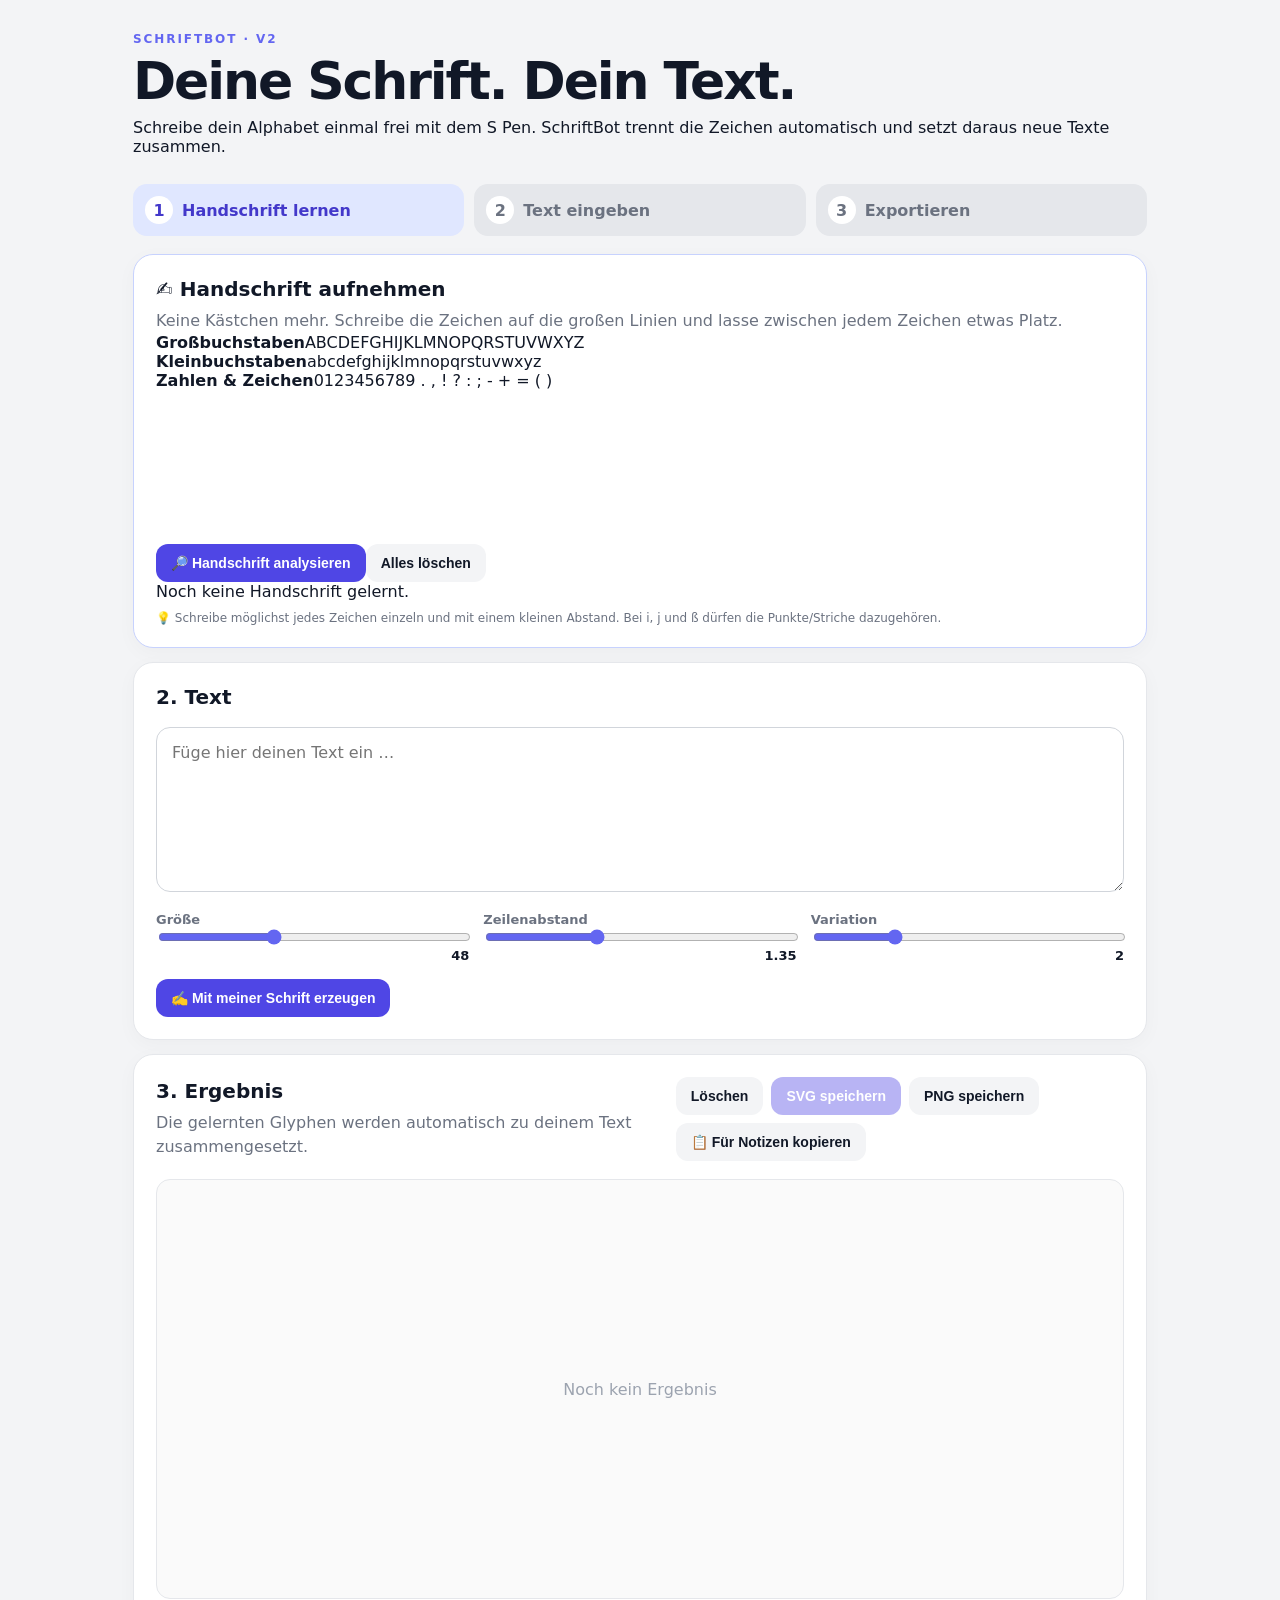
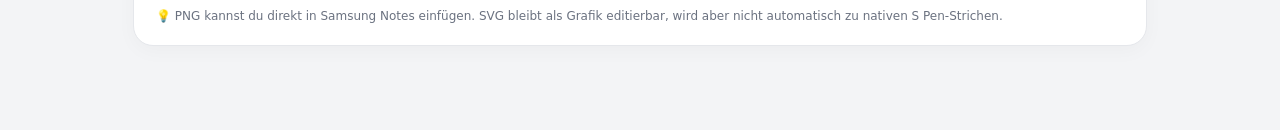
==== commit 159e36c6: "V2: Raster durch freie Handschrift-Schreibfläche ersetzen" ====
--- a/index.html
+++ b/index.html
@@ -10,24 +10,21 @@
 <body>
 <main class="app">
 <header>
-  <div><span class="eyebrow">SCHRIFTBOT · V1.3</span><h1>Deine Schrift. Dein Text.</h1><p>Schreibe jedes Zeichen einmal. Danach setzt SchriftBot deine Handschrift zu neuen Texten zusammen.</p></div>
-  <button id="downloadTemplate" class="ghost">✍️ Vorlage</button>
+  <div><span class="eyebrow">SCHRIFTBOT · V2</span><h1>Deine Schrift. Dein Text.</h1><p>Schreibe dein Alphabet einmal frei mit dem S Pen. SchriftBot trennt die Zeichen automatisch und setzt daraus neue Texte zusammen.</p></div>
 </header>
-<section class="steps"><div class="step active"><b>1</b><span>Zeichen lernen</span></div><div class="step"><b>2</b><span>Text eingeben</span></div><div class="step"><b>3</b><span>Exportieren</span></div></section>
+<section class="steps"><div class="step active"><b>1</b><span>Handschrift lernen</span></div><div class="step"><b>2</b><span>Text eingeben</span></div><div class="step"><b>3</b><span>Exportieren</span></div></section>
 <section class="card sample-task">
-  <h2>✍️ Handschrift-Vorlage</h2>
-  <p class="muted">Schreibe jedes Zeichen genau in sein eigenes Kästchen. Das funktioniert direkt auf der Website oder nach dem Export in Notability.</p>
-  <div class="template-tabs"><button id="webMode" class="primary">Direkt auf der Website</button><button id="notabilityMode" class="ghost">📝 Für Notability</button></div>
-  <div id="writingGrid" class="writing-grid"></div>
-  <div class="template-actions"><button id="downloadNotability" class="ghost">📝 Notability-Vorlage speichern</button><button id="clearWriting" class="ghost">Alles löschen</button></div>
-  <p class="hint">💡 Auf Samsung: mit dem S Pen schreiben. Auf iPad: Vorlage in Notability öffnen und mit Apple Pencil schreiben.</p>
-</section>
-<section class="card">
-  <h2>1. Fertige Vorlage hochladen</h2>
-  <p class="muted">Lade einen Screenshot, ein Foto oder eine exportierte Notability-PDF/PNG hoch.</p>
-  <label class="upload" id="dropZone"><input id="sampleInput" type="file" accept="image/*,.pdf"><span class="upload-icon">↑</span><strong>Vorlage auswählen</strong><small>PNG, JPG, WEBP oder PDF · direkt auf Tablet/iPad</small></label>
-  <div class="preview-wrap hidden" id="previewWrap"><canvas id="sampleCanvas"></canvas><div class="sample-status" id="sampleStatus">Vorlage geladen</div></div>
+  <h2>✍️ Handschrift aufnehmen</h2>
+  <p class="muted">Keine Kästchen mehr. Schreibe die Zeichen auf die großen Linien und lasse zwischen jedem Zeichen etwas Platz.</p>
+  <div class="character-guide">
+    <div><strong>Großbuchstaben</strong><span>ABCDEFGHIJKLMNOPQRSTUVWXYZ</span></div>
+    <div><strong>Kleinbuchstaben</strong><span>abcdefghijklmnopqrstuvwxyz</span></div>
+    <div><strong>Zahlen & Zeichen</strong><span>0123456789 . , ! ? : ; - + = ( )</span></div>
+  </div>
+  <canvas id="writingCanvas" aria-label="Handschrift-Schreibfläche"></canvas>
+  <div class="canvas-actions"><button id="analyzeWriting" class="primary">🔎 Handschrift analysieren</button><button id="clearWriting" class="ghost">Alles löschen</button></div>
   <div class="analysis"><span class="analysis-dot"></span><span id="analysisText">Noch keine Handschrift gelernt.</span></div>
+  <p class="hint">💡 Schreibe möglichst jedes Zeichen einzeln und mit einem kleinen Abstand. Bei i, j und ß dürfen die Punkte/Striche dazugehören.</p>
 </section>
 <section class="card">
   <h2>2. Text</h2>
@@ -36,9 +33,9 @@
   <button id="generate" class="primary">✍️ Mit meiner Schrift erzeugen</button>
 </section>
 <section class="card">
-  <div class="result-head"><div><h2>3. Ergebnis</h2><p class="muted">Deine gelernten Zeichen werden zu deinem Text zusammengesetzt.</p></div><div class="actions"><button id="clearResult" class="ghost">Löschen</button><button id="downloadSvg" class="primary" disabled>SVG speichern</button><button id="downloadPng" class="ghost" disabled>PNG speichern</button><button id="copyNotes" class="ghost" disabled>📋 Für Notizen kopieren</button></div></div>
+  <div class="result-head"><div><h2>3. Ergebnis</h2><p class="muted">Die gelernten Glyphen werden automatisch zu deinem Text zusammengesetzt.</p></div><div class="actions"><button id="clearResult" class="ghost">Löschen</button><button id="downloadSvg" class="primary" disabled>SVG speichern</button><button id="downloadPng" class="ghost" disabled>PNG speichern</button><button id="copyNotes" class="ghost" disabled>📋 Für Notizen kopieren</button></div></div>
   <div id="paper" class="paper empty"><span>Noch kein Ergebnis</span></div>
-  <p class="hint">💡 Für Samsung Notes kannst du das Ergebnis kopieren oder als PNG speichern. Für Notability eignet sich die exportierte Vorlage.</p>
+  <p class="hint">💡 PNG kannst du direkt in Samsung Notes einfügen. SVG bleibt als Grafik editierbar, wird aber nicht automatisch zu nativen S Pen-Strichen.</p>
 </section>
 </main>
 <script src="app.js"></script>
--- a/style.css
+++ b/style.css
@@ -1 +1 @@
-*{box-sizing:border-box}body{margin:0;background:#f3f4f6;color:#111827;font-family:Inter,system-ui,-apple-system,BlinkMacSystemFont,"Segoe UI",sans-serif}.app{max-width:1050px;margin:auto;padding:28px 18px 70px}header{display:flex;justify-content:space-between;gap:20px;align-items:flex-start;margin-bottom:28px}.eyebrow{font-size:12px;font-weight:800;letter-spacing:.16em;color:#6366f1}h1{font-size:clamp(30px,6vw,52px);line-height:1.02;margin:8px 0 10px;letter-spacing:-.04em}h2{margin:0 0 8px;font-size:20px}p{margin:0}.muted{color:#6b7280;line-height:1.5}.steps{display:grid;grid-template-columns:repeat(3,1fr);gap:10px;margin-bottom:18px}.step{background:#e5e7eb;border-radius:14px;padding:12px;display:flex;gap:9px;align-items:center;color:#6b7280;font-weight:700}.step b{width:28px;height:28px;border-radius:50%;display:grid;place-items:center;background:#fff}.step.active{background:#e0e7ff;color:#4338ca}.card{background:#fff;border:1px solid #e5e7eb;border-radius:20px;padding:22px;margin:14px 0;box-shadow:0 5px 20px #00000008}.sample-task{border-color:#c7d2fe}.sample-text{margin-top:16px;padding:20px;border-radius:16px;background:#fafaff;border:1px solid #e0e7ff;font-size:19px;line-height:1.75;letter-spacing:.01em;user-select:text}.upload{min-height:155px;border:2px dashed #c7d2fe;border-radius:16px;margin-top:18px;display:flex;flex-direction:column;justify-content:center;align-items:center;gap:7px;cursor:pointer;background:#fafaff}.upload:hover{background:#f5f3ff}.upload input{display:none}.upload-icon{font-size:34px;color:#6366f1}.upload small{color:#9ca3af}.preview-wrap{margin-top:15px;position:relative}.preview-wrap canvas{width:100%;max-height:300px;object-fit:contain;border-radius:12px;background:#f9fafb}.sample-status{position:absolute;right:10px;top:10px;background:#111827;color:white;border-radius:999px;padding:6px 10px;font-size:12px}.hidden{display:none}textarea{width:100%;resize:vertical;border:1px solid #d1d5db;border-radius:14px;padding:15px;font:inherit;font-size:16px;outline:none;margin-top:10px}textarea:focus{border-color:#6366f1;box-shadow:0 0 0 3px #6366f122}.controls{display:grid;grid-template-columns:repeat(3,1fr);gap:14px;margin:16px 0}.controls label{font-size:13px;color:#6b7280;font-weight:700}.controls input{width:100%;accent-color:#6366f1}.controls output{float:right;color:#111827}.primary,.ghost{border:0;border-radius:12px;padding:11px 15px;font-weight:800;cursor:pointer;font-size:14px}.primary{background:#4f46e5;color:#fff}.primary:disabled{opacity:.4;cursor:not-allowed}.ghost{background:#f3f4f6;color:#111827}.primary:hover{background:#4338ca}.result-head{display:flex;justify-content:space-between;gap:15px;align-items:center}.actions{display:flex;gap:8px;flex-wrap:wrap}.paper{margin-top:18px;min-height:420px;border:1px solid #e5e7eb;border-radius:14px;background:repeating-linear-gradient(#fff,#fff 47px,#e5e7eb 48px);padding:28px;overflow:auto}.paper.empty{display:grid;place-items:center;color:#9ca3af;background:#fafafa}.paper svg{display:block;background:white;max-width:none}.hint{font-size:12px;color:#6b7280;margin-top:10px}@media(max-width:700px){header,.result-head{flex-direction:column}.steps{grid-template-columns:1fr}.controls{grid-template-columns:1fr}.actions{width:100%}.actions button{flex:1}.app{padding:20px 12px 50px}.card{padding:17px}.sample-text{font-size:18px;line-height:1.8;padding:17px}}+*{box-sizing:border-box}body{margin:0;background:#f3f4f6;color:#111827;font-family:Inter,system-ui,-apple-system,BlinkMacSystemFont,"Segoe UI",sans-serif}.app{max-width:1050px;margin:auto;padding:28px 18px 70px}header{display:flex;justify-content:space-between;gap:20px;align-items:flex-start;margin-bottom:28px}.eyebrow{font-size:12px;font-weight:800;letter-spacing:.16em;color:#6366f1}h1{font-size:clamp(30px,6vw,52px);line-height:1.02;margin:8px 0 10px;letter-spacing:-.04em}h2{margin:0 0 8px;font-size:20px}p{margin:0}.muted{color:#6b7280;line-height:1.5}.steps{display:grid;grid-template-columns:repeat(3,1fr);gap:10px;margin-bottom:18px}.step{background:#e5e7eb;border-radius:14px;padding:12px;display:flex;gap:9px;align-items:center;color:#6b7280;font-weight:700}.step b{width:28px;height:28px;border-radius:50%;display:grid;place-items:center;background:#fff}.step.active{background:#e0e7ff;color:#4338ca}.card{background:#fff;border:1px solid #e5e7eb;border-radius:20px;padding:22px;margin:14px 0;box-shadow:0 5px 20px #00000008}.sample-task{border-color:#c7d2fe}.template-tabs,.template-actions{display:flex;gap:10px;flex-wrap:wrap;margin-top:16px}.writing-grid{display:grid;grid-template-columns:repeat(6,minmax(75px,1fr));gap:9px;margin-top:16px}.glyph-box{position:relative;min-height:92px;border:2px solid #dbe1ea;border-radius:13px;background:#fff;display:flex;flex-direction:column;overflow:hidden}.glyph-label{height:28px;background:#f3f4f6;display:grid;place-items:center;font-weight:900;color:#4b5563;font-size:14px}.glyph-pad{flex:1;position:relative;background:repeating-linear-gradient(to bottom,#fff 0,#fff 27px,#e5e7eb 28px);touch-action:none}.glyph-pad canvas{width:100%;height:100%;display:block;touch-action:none}.glyph-box.done{border-color:#818cf8}.glyph-box.done .glyph-label{background:#e0e7ff;color:#3730a3}.upload{min-height:155px;border:2px dashed #c7d2fe;border-radius:16px;margin-top:18px;display:flex;flex-direction:column;justify-content:center;align-items:center;gap:7px;cursor:pointer;background:#fafaff}.upload:hover{background:#f5f3ff}.upload input{display:none}.upload-icon{font-size:34px;color:#6366f1}.upload small{color:#9ca3af}.preview-wrap{margin-top:15px;position:relative}.preview-wrap canvas{width:100%;max-height:300px;object-fit:contain;border-radius:12px;background:#f9fafb}.sample-status{position:absolute;right:10px;top:10px;background:#111827;color:white;border-radius:999px;padding:6px 10px;font-size:12px}.hidden{display:none}textarea{width:100%;resize:vertical;border:1px solid #d1d5db;border-radius:14px;padding:15px;font:inherit;font-size:16px;outline:none;margin-top:10px}textarea:focus{border-color:#6366f1;box-shadow:0 0 0 3px #6366f122}.controls{display:grid;grid-template-columns:repeat(3,1fr);gap:14px;margin:16px 0}.controls label{font-size:13px;color:#6b7280;font-weight:700}.controls input{width:100%;accent-color:#6366f1}.controls output{float:right;color:#111827}.primary,.ghost{border:0;border-radius:12px;padding:11px 15px;font-weight:800;cursor:pointer;font-size:14px}.primary{background:#4f46e5;color:#fff}.primary:disabled{opacity:.4;cursor:not-allowed}.ghost{background:#f3f4f6;color:#111827}.primary:hover{background:#4338ca}.result-head{display:flex;justify-content:space-between;gap:15px;align-items:center}.actions{display:flex;gap:8px;flex-wrap:wrap}.paper{margin-top:18px;min-height:420px;border:1px solid #e5e7eb;border-radius:14px;background:repeating-linear-gradient(#fff,#fff 47px,#e5e7eb 48px);padding:28px;overflow:auto}.paper.empty{display:grid;place-items:center;color:#9ca3af;background:#fafafa}.paper svg{display:block;background:white;max-width:none}.hint{font-size:12px;color:#6b7280;margin-top:10px}@media(max-width:800px){.writing-grid{grid-template-columns:repeat(4,minmax(70px,1fr))}}@media(max-width:500px){header,.result-head{flex-direction:column}.steps{grid-template-columns:1fr}.controls{grid-template-columns:1fr}.actions{width:100%}.actions button{flex:1}.app{padding:20px 12px 50px}.card{padding:17px}.writing-grid{grid-template-columns:repeat(3,minmax(70px,1fr));gap:7px}.glyph-box{min-height:88px}.template-tabs button,.template-actions button{flex:1}}
